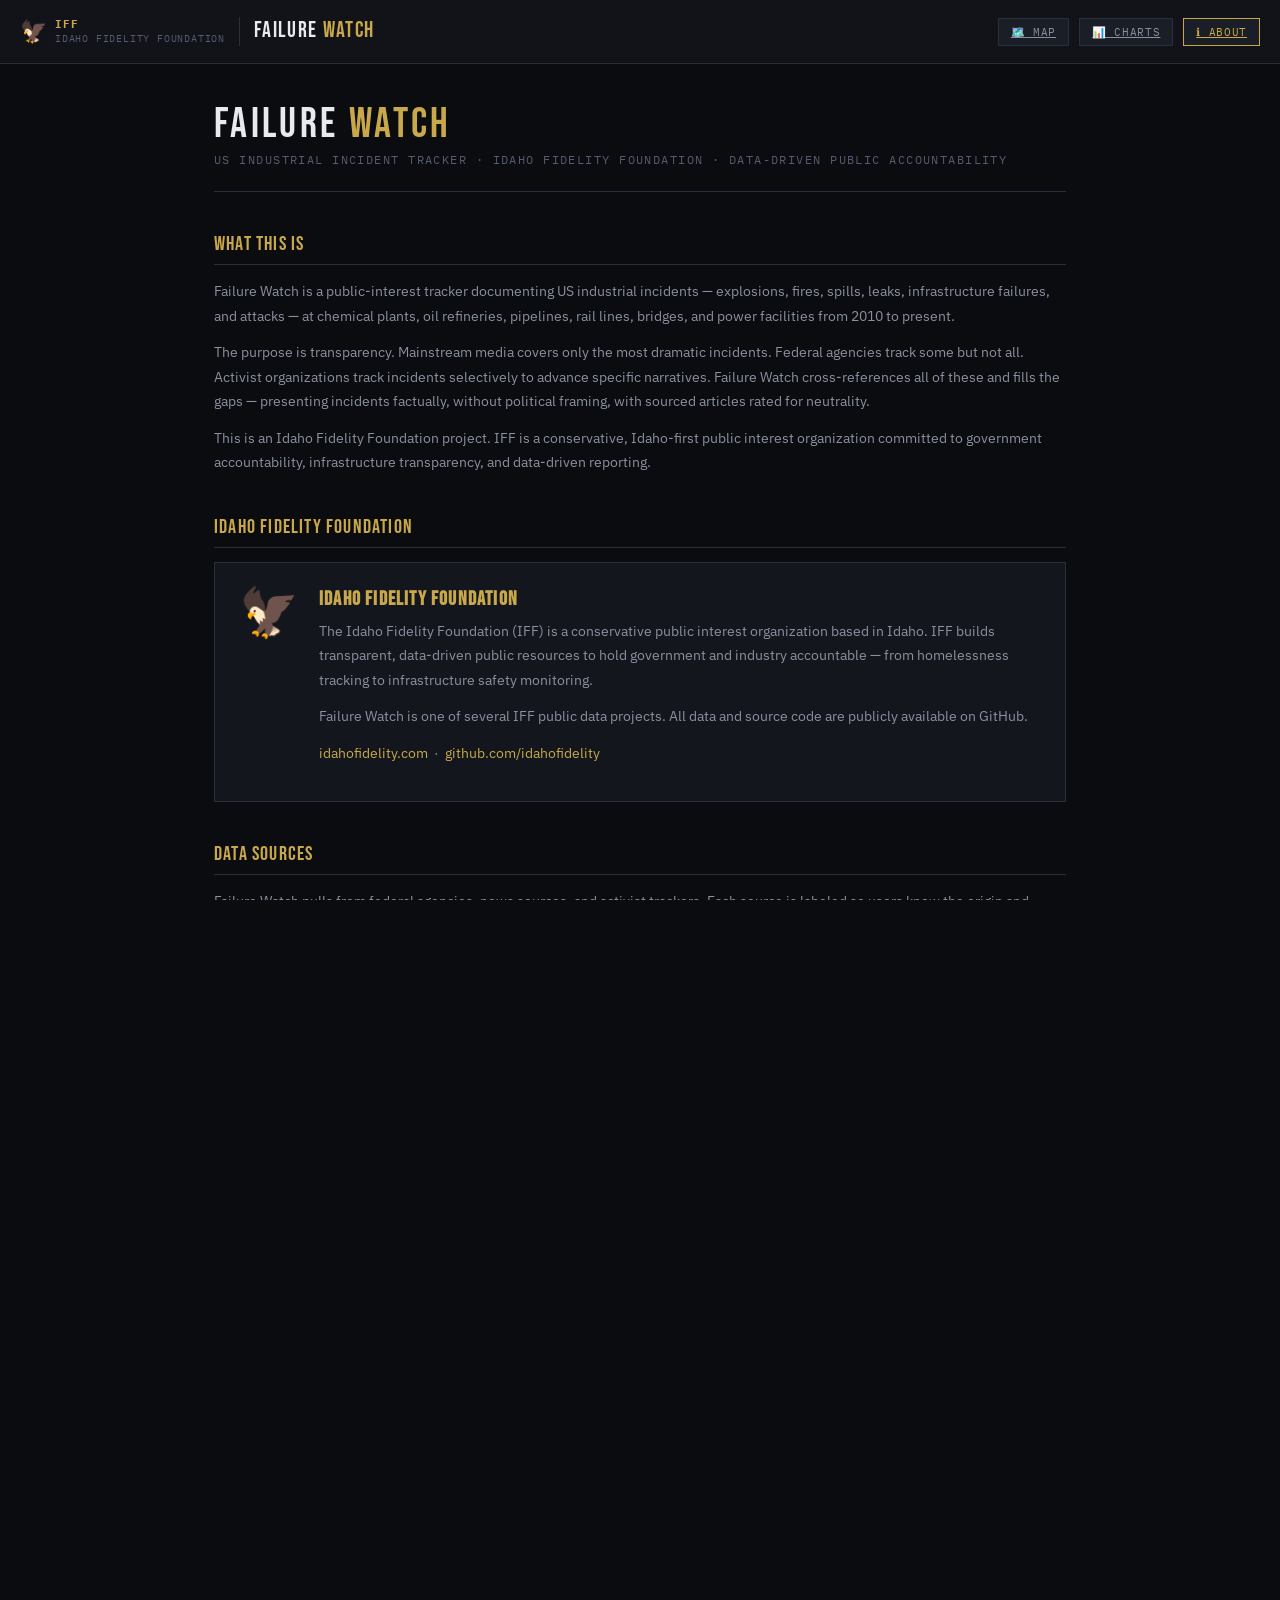
==== about.html @ c965443d "news feed page, fix header links" ====
<!DOCTYPE html>
<html lang="en">
<head>
  <meta charset="UTF-8" />
  <meta name="viewport" content="width=device-width, initial-scale=1.0" />
  <title>About | Failure Watch | Idaho Fidelity Foundation</title>
  <link rel="stylesheet" href="css/style.css" />
  <style>
    body { overflow: auto; }

    #about-app {
      position: relative;
      top: var(--header-height);
      min-height: calc(100vh - var(--header-height));
      max-width: 900px;
      margin: 0 auto;
      padding: 40px 24px 60px;
    }

    .about-title {
      font-family: var(--font-display);
      font-size: 42px;
      letter-spacing: 0.08em;
      color: var(--text-primary);
      line-height: 1;
      margin-bottom: 6px;
    }

    .about-title span { color: var(--accent-gold); }

    .about-tagline {
      font-family: var(--font-mono);
      font-size: 12px;
      color: var(--text-muted);
      text-transform: uppercase;
      letter-spacing: 0.12em;
      margin-bottom: 40px;
      padding-bottom: 24px;
      border-bottom: 1px solid var(--border);
    }

    .about-section {
      margin-bottom: 40px;
    }

    .about-section-title {
      font-family: var(--font-display);
      font-size: 20px;
      letter-spacing: 0.06em;
      color: var(--accent-gold);
      margin-bottom: 14px;
      padding-bottom: 8px;
      border-bottom: 1px solid var(--border);
    }

    .about-section p {
      font-size: 14px;
      color: var(--text-secondary);
      line-height: 1.75;
      margin-bottom: 12px;
    }

    .about-section p a {
      color: var(--accent-gold);
      text-decoration: none;
    }

    .about-section p a:hover {
      text-decoration: underline;
    }

    .source-grid {
      display: grid;
      grid-template-columns: repeat(auto-fit, minmax(260px, 1fr));
      gap: 12px;
      margin-top: 14px;
    }

    .source-card {
      background: var(--bg-panel);
      border: 1px solid var(--border);
      padding: 14px 16px;
    }

    .source-name {
      font-family: var(--font-mono);
      font-size: 12px;
      font-weight: 600;
      color: var(--text-primary);
      margin-bottom: 4px;
      display: flex;
      align-items: center;
      gap: 8px;
    }

    .source-badge {
      font-size: 9px;
      padding: 2px 6px;
      border: 1px solid;
      text-transform: uppercase;
      letter-spacing: 0.06em;
    }

    .source-badge.federal { border-color: #00c896; color: #00c896; }
    .source-badge.news    { border-color: #4a9eff; color: #4a9eff; }
    .source-badge.activist { border-color: #ff8c00; color: #ff8c00; }
    .source-badge.legal   { border-color: #a78bfa; color: #a78bfa; }
    .source-badge.financial { border-color: var(--accent-gold); color: var(--accent-gold); }

    .source-desc {
      font-size: 12px;
      color: var(--text-muted);
      line-height: 1.5;
    }

    .source-url {
      font-family: var(--font-mono);
      font-size: 10px;
      color: var(--text-muted);
      margin-top: 6px;
      display: block;
    }

    .source-url a {
      color: var(--accent-gold);
      text-decoration: none;
    }

    .methodology-table {
      width: 100%;
      border-collapse: collapse;
      font-family: var(--font-mono);
      font-size: 11px;
      margin-top: 14px;
    }

    .methodology-table th {
      text-align: left;
      padding: 8px 12px;
      border-bottom: 1px solid var(--border);
      color: var(--text-muted);
      text-transform: uppercase;
      letter-spacing: 0.08em;
      background: var(--bg-card);
    }

    .methodology-table td {
      padding: 8px 12px;
      border-bottom: 1px solid var(--border);
      color: var(--text-secondary);
      vertical-align: top;
    }

    .methodology-table tr:hover td { background: var(--bg-card); }

    .cause-dot {
      display: inline-block;
      width: 10px;
      height: 10px;
      border-radius: 50%;
      margin-right: 6px;
      vertical-align: middle;
    }

    .disclaimer-box {
      background: var(--bg-panel);
      border: 1px solid var(--border);
      border-left: 3px solid var(--accent-gold);
      padding: 16px 20px;
      margin-top: 14px;
    }

    .disclaimer-box p {
      margin-bottom: 0 !important;
      font-size: 13px !important;
    }

    .iff-about-block {
      background: var(--bg-panel);
      border: 1px solid var(--border);
      padding: 24px;
      display: flex;
      gap: 20px;
      align-items: flex-start;
      margin-top: 14px;
    }

    .iff-eagle-large { font-size: 48px; line-height: 1; flex-shrink: 0; }

    .iff-about-text h3 {
      font-family: var(--font-display);
      font-size: 20px;
      letter-spacing: 0.06em;
      color: var(--accent-gold);
      margin-bottom: 8px;
    }

    .update-timeline {
      display: flex;
      flex-direction: column;
      gap: 8px;
      margin-top: 14px;
    }

    .update-step {
      display: flex;
      gap: 12px;
      align-items: flex-start;
    }

    .update-step-num {
      font-family: var(--font-mono);
      font-size: 11px;
      color: var(--accent-gold);
      background: var(--bg-card);
      border: 1px solid var(--border);
      padding: 2px 8px;
      flex-shrink: 0;
      margin-top: 2px;
    }

    .update-step-text {
      font-size: 13px;
      color: var(--text-secondary);
      line-height: 1.5;
    }

    @media (max-width: 700px) {
      #about-app { padding: 20px 14px 60px; }
      .about-title { font-size: 28px; }
      .source-grid { grid-template-columns: 1fr; }
      .iff-about-block { flex-direction: column; }
    }
  </style>
</head>
<body>

<header id="header">
  <div id="header-left">
    <a id="iff-badge" href="https://idahofidelity.com" target="_blank" rel="noopener">
      <span class="iff-eagle">🦅</span>
      <div class="iff-text"><strong>IFF</strong>Idaho Fidelity Foundation</div>
    </a>
    <div id="site-title">FAILURE <span>WATCH</span></div>
  </div>
  <div id="header-right">
    <a href="index.html" class="header-btn">🗺️ Map</a>
    <a href="charts.html" class="header-btn">📊 Charts</a>
    <a href="about.html" class="header-btn" style="border-color:var(--accent-gold);color:var(--accent-gold)">ℹ About</a>
  </div>
</header>

<div id="about-app">

  <div class="about-title">FAILURE <span>WATCH</span></div>
  <div class="about-tagline">US Industrial Incident Tracker · Idaho Fidelity Foundation · Data-Driven Public Accountability</div>

  <!-- What This Is -->
  <div class="about-section">
    <div class="about-section-title">WHAT THIS IS</div>
    <p>Failure Watch is a public-interest tracker documenting US industrial incidents — explosions, fires, spills, leaks, infrastructure failures, and attacks — at chemical plants, oil refineries, pipelines, rail lines, bridges, and power facilities from 2010 to present.</p>
    <p>The purpose is transparency. Mainstream media covers only the most dramatic incidents. Federal agencies track some but not all. Activist organizations track incidents selectively to advance specific narratives. Failure Watch cross-references all of these and fills the gaps — presenting incidents factually, without political framing, with sourced articles rated for neutrality.</p>
    <p>This is an Idaho Fidelity Foundation project. IFF is a conservative, Idaho-first public interest organization committed to government accountability, infrastructure transparency, and data-driven reporting.</p>
  </div>

  <!-- About IFF -->
  <div class="about-section">
    <div class="about-section-title">IDAHO FIDELITY FOUNDATION</div>
    <div class="iff-about-block">
      <div class="iff-eagle-large">🦅</div>
      <div class="iff-about-text">
        <h3>Idaho Fidelity Foundation</h3>
        <p>The Idaho Fidelity Foundation (IFF) is a conservative public interest organization based in Idaho. IFF builds transparent, data-driven public resources to hold government and industry accountable — from homelessness tracking to infrastructure safety monitoring.</p>
        <p>Failure Watch is one of several IFF public data projects. All data and source code are publicly available on GitHub.</p>
        <p style="margin-top:10px">
          <a href="https://idahofidelity.com" target="_blank" rel="noopener">idahofidelity.com</a> &nbsp;·&nbsp;
          <a href="https://github.com/idahofidelity" target="_blank" rel="noopener">github.com/idahofidelity</a>
        </p>
      </div>
    </div>
  </div>

  <!-- Data Sources -->
  <div class="about-section">
    <div class="about-section-title">DATA SOURCES</div>
    <p>Failure Watch pulls from federal agencies, news sources, and activist trackers. Each source is labeled so users know the origin and potential framing of data.</p>

    <div class="source-grid">

      <div class="source-card">
        <div class="source-name">CSB — Chemical Safety Board <span class="source-badge federal">Federal</span></div>
        <div class="source-desc">Independent federal agency that investigates chemical accidents. Most authoritative source for cause determinations. Investigations are thorough, slow, and politically neutral.</div>
        <span class="source-url"><a href="https://csb.gov" target="_blank" rel="noopener">csb.gov</a></span>
      </div>

      <div class="source-card">
        <div class="source-name">PHMSA — Pipeline Safety <span class="source-badge federal">Federal</span></div>
        <div class="source-desc">DOT agency tracking pipeline incidents, corrective action orders, and inspection records. Most comprehensive pipeline safety database in the US.</div>
        <span class="source-url"><a href="https://phmsa.dot.gov" target="_blank" rel="noopener">phmsa.dot.gov</a></span>
      </div>

      <div class="source-card">
        <div class="source-name">EPA RMP — Risk Management <span class="source-badge federal">Federal</span></div>
        <div class="source-desc">EPA's Risk Management Plan database. Facilities storing hazardous chemicals above threshold quantities must file. Includes accident history and emergency response plans.</div>
        <span class="source-url"><a href="https://epa.gov/rmp" target="_blank" rel="noopener">epa.gov/rmp</a></span>
      </div>

      <div class="source-card">
        <div class="source-name">NTSB — Transportation Safety <span class="source-badge federal">Federal</span></div>
        <div class="source-desc">Investigates rail and pipeline transportation accidents. Authoritative for rail tanker derailments and pipeline incidents involving transportation.</div>
        <span class="source-url"><a href="https://ntsb.gov" target="_blank" rel="noopener">ntsb.gov</a></span>
      </div>

      <div class="source-card">
        <div class="source-name">NRC — Nuclear Regulatory Commission <span class="source-badge federal">Federal</span></div>
        <div class="source-desc">Event notifications and inspection findings for all US nuclear facilities. Tracks unusual events, radiation releases, and license violations.</div>
        <span class="source-url"><a href="https://nrc.gov" target="_blank" rel="noopener">nrc.gov</a></span>
      </div>

      <div class="source-card">
        <div class="source-name">OSHA — Workplace Safety <span class="source-badge federal">Federal</span></div>
        <div class="source-desc">Inspection records, citations, and severe violator program data for chemical and industrial facilities. Public via OSHA data portal.</div>
        <span class="source-url"><a href="https://osha.gov" target="_blank" rel="noopener">osha.gov</a></span>
      </div>

      <div class="source-card">
        <div class="source-name">EIA — Energy Information Administration <span class="source-badge federal">Federal</span></div>
        <div class="source-desc">Refinery age, capacity, and operational data. Used to identify aging facilities approaching industry failure thresholds.</div>
        <span class="source-url"><a href="https://eia.gov" target="_blank" rel="noopener">eia.gov</a></span>
      </div>

      <div class="source-card">
        <div class="source-name">Google News RSS <span class="source-badge news">News</span></div>
        <div class="source-desc">Wide-net news scraper pulling from thousands of local and national sources using industrial incident trigger keywords. Catches incidents missed by federal databases.</div>
        <span class="source-url"><a href="https://news.google.com" target="_blank" rel="noopener">news.google.com</a></span>
      </div>

      <div class="source-card">
        <div class="source-name">SpillTracker.org <span class="source-badge activist">Cross-Ref Only</span></div>
        <div class="source-desc">Bloomberg-funded environmental activist tracker. Used for cross-reference only. Known for left-leaning framing and selective incident coverage. Listed on pins where applicable so users can compare coverage.</div>
        <span class="source-url"><a href="https://spilltracker.org" target="_blank" rel="noopener">spilltracker.org</a></span>
      </div>

      <div class="source-card">
        <div class="source-name">Coalition to Prevent Chemical Disasters <span class="source-badge activist">Cross-Ref Only</span></div>
        <div class="source-desc">Environmental NGO tracker. Used for cross-reference only. Environmental advocacy framing. Listed on pins where applicable.</div>
        <span class="source-url"><a href="https://chemicaldisasters.org" target="_blank" rel="noopener">chemicaldisasters.org</a></span>
      </div>

    </div>
  </div>

  <!-- News Article Sourcing -->
  <div class="about-section">
    <div class="about-section-title">NEWS ARTICLE SOURCING & BIAS RATING</div>
    <p>Each incident pin links to up to 5 news articles. Articles are pulled from GNews (which indexes 80,000+ sources including local papers) and rated for neutrality by AI before display.</p>
    <p>Rating scale:</p>
    <table class="methodology-table">
      <thead>
        <tr><th>Rating</th><th>What It Means</th><th>Typical Sources</th></tr>
      </thead>
      <tbody>
        <tr><td style="color:#00c896">✓ Neutral</td><td>Factual reporting, minimal framing</td><td>AP, Reuters, NPR, local TV affiliates, government agencies</td></tr>
        <tr><td style="color:#ffd93d">~ Slight</td><td>Minor framing present but informative</td><td>Regional newspapers, trade publications</td></tr>
        <tr><td style="color:#ff6b35">⚠ Biased</td><td>Significant advocacy framing</td><td>Activist org sites, heavily partisan outlets</td></tr>
        <tr><td style="color:var(--text-muted)">— Unscored</td><td>Not yet rated</td><td>Recently added articles</td></tr>
      </tbody>
    </table>
    <p style="margin-top:12px">Neutral-rated articles are shown first. Fallback articles (pre-researched by IFF staff) are used when live search returns no results.</p>
  </div>

  <!-- Map Legend / Methodology -->
  <div class="about-section">
    <div class="about-section-title">MAP METHODOLOGY</div>
    <table class="methodology-table">
      <thead>
        <tr><th>Visual Element</th><th>Meaning</th></tr>
      </thead>
      <tbody>
        <tr><td>Pin Color</td><td>Cause: <span class="cause-dot" style="background:#4a9eff"></span>Accidental &nbsp; <span class="cause-dot" style="background:#ff3b3b"></span>Intentional &nbsp; <span class="cause-dot" style="background:#ff8c00"></span>Under Investigation &nbsp; <span class="cause-dot" style="background:#00c896"></span>Natural Cause &nbsp; <span class="cause-dot" style="background:#a78bfa"></span>Unknown</td></tr>
        <tr><td>Pin Shape</td><td>Facility type: ■ Refinery &nbsp; ◆ Chemical Plant &nbsp; ▲ Pipeline &nbsp; ⬠ Rail &nbsp; ⬡ Storage &nbsp; ★ Water &nbsp; ✚ Bridge &nbsp; ⚡ Power/Grid</td></tr>
        <tr><td>Pin Size</td><td>Severity: Large = Catastrophic &nbsp; Medium = Major &nbsp; Small = Moderate</td></tr>
        <tr><td>⚡ Lightning bolt (at-risk layer)</td><td>Facility flagged for aging, inspection failure, violations, or planned repairs — no confirmed incident required</td></tr>
        <tr><td>Faded/dashed lightning</td><td>Aging watch (30-35 years old)</td></tr>
        <tr><td>Solid orange lightning</td><td>Aging moderate (35-50 years old)</td></tr>
        <tr><td>Solid red lightning</td><td>Critical age (50+ years) or active violations</td></tr>
      </tbody>
    </table>
  </div>

  <!-- At-Risk Facilities -->
  <div class="about-section">
    <div class="about-section-title">AT-RISK FACILITIES LAYER</div>
    <p>The at-risk layer shows facilities that have NOT necessarily had an incident but are flagged based on federal criteria:</p>
    <p><strong style="color:var(--text-primary)">Age thresholds</strong> — Industry standard design life is 30-50 years for most process equipment. The American Petroleum Institute (API), ASME, and PHMSA all publish standards on inspection intervals and expected service life. Facilities approaching or exceeding these thresholds are flagged.</p>
    <p><strong style="color:var(--text-primary)">Inspection failures</strong> — OSHA citations, PHMSA corrective action orders, EPA enforcement actions, and NRC violation notices are all public record. Facilities with active orders are flagged.</p>
    <p><strong style="color:var(--text-primary)">Planned repairs</strong> — SEC 10-K and 10-Q filings by public companies disclose mandatory repair and upgrade programs. These are included where available.</p>
    <div class="disclaimer-box">
      <p>⚠ Presence on the at-risk layer does not mean a facility is unsafe or will fail. It means it meets criteria that federal standards identify as warranting heightened scrutiny. All facilities on this layer are operating legally.</p>
    </div>
  </div>

  <!-- Update Schedule -->
  <div class="about-section">
    <div class="about-section-title">HOW DATA IS UPDATED</div>
    <div class="update-timeline">
      <div class="update-step">
        <span class="update-step-num">WEEKLY</span>
        <div class="update-step-text">Automated scraper runs every Sunday night. Pulls from CSB, PHMSA, NRC, EPA ECHO, OSHA, and Google News RSS across 14 trigger keyword queries. New incidents are automatically committed to GitHub and appear on the map within minutes.</div>
      </div>
      <div class="update-step">
        <span class="update-step-num">MANUAL</span>
        <div class="update-step-text">IFF staff manually review and add major incidents that require more detailed research — cause determination, financial figures, and cross-referencing against federal agency databases.</div>
      </div>
      <div class="update-step">
        <span class="update-step-num">FINANCIAL</span>
        <div class="update-step-text">Damage and cleanup cost figures are added only when confirmed by federal agency reports, court records, or company filings. Estimated figures are clearly labeled. All amounts shown in both as-reported and 2025 inflation-adjusted dollars.</div>
      </div>
    </div>
  </div>

  <!-- Coverage Gap Disclosure -->
  <div class="about-section">
    <div class="about-section-title">COVERAGE GAP DISCLOSURE</div>
    <p>No single database captures all US industrial incidents. Failure Watch is more comprehensive than any single federal or activist source but is not exhaustive. Known limitations:</p>
    <p>• Small incidents with no injuries, no evacuation, and no media coverage often go unreported in all databases. PHMSA and OSHA require reporting above certain thresholds — below-threshold incidents may not be captured.</p>
    <p>• State-level incidents (regulated by state agencies rather than federal) vary significantly in reporting quality by state.</p>
    <p>• The at-risk facility layer is limited to facilities with public federal data. Private companies with no EPA RMP filing, no SEC disclosure, and no PHMSA records may be absent.</p>
    <p>• Historical data (2010-2018) relies more heavily on news sources and Wikipedia than the more recent data, which has fuller federal agency cross-referencing.</p>
    <p>To report an incident or data error, contact IFF at <a href="mailto:info@idahofidelity.com">info@idahofidelity.com</a>.</p>
  </div>

  <!-- Open Source -->
  <div class="about-section">
    <div class="about-section-title">OPEN SOURCE</div>
    <p>All source code for Failure Watch is publicly available on GitHub under the Idaho Fidelity Foundation organization. The data files, scraper, and front-end code are all open for inspection and reuse.</p>
    <p><a href="https://github.com/idahofidelity/incident-tracker" target="_blank" rel="noopener">github.com/idahofidelity/incident-tracker</a></p>
  </div>

</div>

</body>
</html>
---- css/style.css ----
/* ============================================================
   US INDUSTRIAL INCIDENT TRACKER — STYLES
   Idaho Fidelity Foundation
   Dark industrial / utilitarian aesthetic
   ============================================================ */

@import url('https://fonts.googleapis.com/css2?family=Bebas+Neue&family=IBM+Plex+Mono:wght@400;500;600&family=IBM+Plex+Sans:wght@300;400;500;600&display=swap');

:root {
  --bg-primary: #0a0c0f;
  --bg-secondary: #111318;
  --bg-panel: #13161c;
  --bg-card: #1a1e26;
  --bg-card-hover: #1f2430;

  --border: #2a2f3d;
  --border-light: #333a4d;

  --text-primary: #e8eaf0;
  --text-secondary: #8b90a0;
  --text-muted: #555c70;
  --text-accent: #c8a84b;

  --accent-gold: #c8a84b;
  --accent-gold-dim: #7a6128;

  /* Cause colors */
  --cause-accidental: #4a9eff;
  --cause-intentional: #ff3b3b;
  --cause-investigation: #ff8c00;
  --cause-natural: #00c896;
  --cause-unknown: #a78bfa;

  /* Severity */
  --sev-catastrophic: #ff1a1a;
  --sev-major: #ff6b35;
  --sev-moderate: #ffd93d;

  --header-height: 64px;
  --sidebar-width: 340px;
  --font-display: 'Bebas Neue', sans-serif;
  --font-mono: 'IBM Plex Mono', monospace;
  --font-body: 'IBM Plex Sans', sans-serif;
}

*, *::before, *::after { box-sizing: border-box; margin: 0; padding: 0; }

html, body {
  height: 100%;
  overflow: hidden;
  background: var(--bg-primary);
  color: var(--text-primary);
  font-family: var(--font-body);
  font-size: 14px;
}

/* ── HEADER ─────────────────────────────────────────────── */
#header {
  position: fixed;
  top: 0; left: 0; right: 0;
  height: var(--header-height);
  background: var(--bg-secondary);
  border-bottom: 1px solid var(--border);
  display: flex;
  align-items: center;
  justify-content: space-between;
  padding: 0 20px;
  z-index: 1000;
}

#header-left {
  display: flex;
  align-items: center;
  gap: 14px;
}

#iff-badge {
  display: flex;
  align-items: center;
  gap: 8px;
  text-decoration: none;
  border-right: 1px solid var(--border);
  padding-right: 14px;
}

#iff-badge .iff-eagle {
  font-size: 22px;
  line-height: 1;
}

#iff-badge .iff-text {
  font-family: var(--font-mono);
  font-size: 10px;
  color: var(--text-muted);
  text-transform: uppercase;
  letter-spacing: 0.08em;
  line-height: 1.4;
}

#iff-badge .iff-text strong {
  display: block;
  color: var(--accent-gold);
  font-size: 11px;
}

#site-title {
  font-family: var(--font-display);
  font-size: 22px;
  letter-spacing: 0.06em;
  color: var(--text-primary);
  line-height: 1;
}

#site-title span {
  color: var(--accent-gold);
}

#header-stats {
  display: flex;
  gap: 20px;
  align-items: center;
}

.hstat {
  text-align: center;
}

.hstat-val {
  font-family: var(--font-mono);
  font-size: 18px;
  font-weight: 600;
  color: var(--accent-gold);
  line-height: 1;
}

.hstat-label {
  font-size: 10px;
  color: var(--text-muted);
  text-transform: uppercase;
  letter-spacing: 0.08em;
}

#header-right {
  display: flex;
  align-items: center;
  gap: 10px;
}

.header-btn {
  background: var(--bg-card);
  border: 1px solid var(--border);
  color: var(--text-secondary);
  font-family: var(--font-mono);
  font-size: 11px;
  padding: 6px 12px;
  cursor: pointer;
  text-transform: uppercase;
  letter-spacing: 0.06em;
  transition: all 0.15s;
}

.header-btn:hover {
  background: var(--bg-card-hover);
  border-color: var(--accent-gold);
  color: var(--accent-gold);
}

/* ── LAYOUT ─────────────────────────────────────────────── */
#app {
  position: fixed;
  top: var(--header-height);
  left: 0; right: 0; bottom: 0;
  display: flex;
}

/* ── SIDEBAR ─────────────────────────────────────────────── */
#sidebar {
  width: var(--sidebar-width);
  background: var(--bg-panel);
  border-right: 1px solid var(--border);
  display: flex;
  flex-direction: column;
  overflow: hidden;
  height: 100%;
  flex-shrink: 0;
  z-index: 500;
}

#sidebar-filters {
  padding: 14px;
  border-bottom: 1px solid var(--border);
  overflow-y: scroll;
  -webkit-overflow-scrolling: touch;
  flex: 0 0 auto;
  height: 50vh;
  min-height: 0;
  scrollbar-width: thin;
  scrollbar-color: var(--border-light) var(--bg-panel);
}

#sidebar-filters::-webkit-scrollbar { width: 9px; }
#sidebar-filters::-webkit-scrollbar-track { background: var(--bg-panel); }
#sidebar-filters::-webkit-scrollbar-thumb { background: #4a5270; border-radius: 3px; }
#sidebar-filters::-webkit-scrollbar-thumb:hover { background: var(--accent-gold); }

.filter-section {
  margin-bottom: 14px;
}

.filter-title {
  font-family: var(--font-mono);
  font-size: 10px;
  color: var(--text-muted);
  text-transform: uppercase;
  letter-spacing: 0.1em;
  margin-bottom: 7px;
  display: flex;
  align-items: center;
  gap: 6px;
}

.filter-title::after {
  content: '';
  flex: 1;
  height: 1px;
  background: var(--border);
}

/* Search */
#search-input {
  width: 100%;
  background: var(--bg-card);
  border: 1px solid var(--border);
  color: var(--text-primary);
  font-family: var(--font-mono);
  font-size: 12px;
  padding: 7px 10px;
  outline: none;
  transition: border-color 0.15s;
}

#search-input:focus { border-color: var(--accent-gold); }
#search-input::placeholder { color: var(--text-muted); }

/* Year range */
.year-range-row {
  display: flex;
  gap: 6px;
  align-items: center;
}

.year-select {
  flex: 1;
  background: var(--bg-card);
  border: 1px solid var(--border);
  color: var(--text-primary);
  font-family: var(--font-mono);
  font-size: 12px;
  padding: 6px 8px;
  outline: none;
  cursor: pointer;
}

.year-select:focus { border-color: var(--accent-gold); }

/* Filter toggles */
.filter-toggles {
  display: flex;
  flex-wrap: wrap;
  gap: 5px;
}

.ftoggle {
  display: flex;
  align-items: center;
  gap: 5px;
  background: var(--bg-card);
  border: 1px solid var(--border);
  padding: 5px 9px;
  cursor: pointer;
  font-family: var(--font-mono);
  font-size: 11px;
  color: var(--text-secondary);
  transition: all 0.15s;
  user-select: none;
  white-space: nowrap;
}

.ftoggle.active {
  border-color: var(--filter-color, var(--accent-gold));
  color: var(--filter-color, var(--accent-gold));
  background: var(--bg-card-hover);
}

.ftoggle .dot {
  width: 8px;
  height: 8px;
  border-radius: 50%;
  background: var(--filter-color, var(--text-muted));
  flex-shrink: 0;
}

/* Facility toggles */
.facility-toggles {
  display: flex;
  flex-direction: column;
  gap: 4px;
}

.fac-toggle {
  display: flex;
  align-items: center;
  gap: 8px;
  padding: 6px 9px;
  background: var(--bg-card);
  border: 1px solid var(--border);
  cursor: pointer;
  font-family: var(--font-mono);
  font-size: 11px;
  color: var(--text-secondary);
  transition: all 0.15s;
  user-select: none;
}

.fac-toggle.active {
  border-color: var(--accent-gold);
  color: var(--text-primary);
  background: var(--bg-card-hover);
}

.fac-icon { font-size: 14px; width: 18px; text-align: center; }
.fac-count {
  margin-left: auto;
  font-size: 10px;
  color: var(--text-muted);
  background: var(--bg-primary);
  padding: 1px 5px;
}

/* Cross-ref filter */
.xref-toggles {
  display: flex;
  gap: 5px;
  flex-wrap: wrap;
}

.xref-btn {
  font-family: var(--font-mono);
  font-size: 10px;
  padding: 4px 8px;
  border: 1px solid var(--border);
  background: var(--bg-card);
  color: var(--text-muted);
  cursor: pointer;
  transition: all 0.15s;
  text-transform: uppercase;
  letter-spacing: 0.06em;
}

.xref-btn.active {
  border-color: var(--accent-gold-dim);
  color: var(--accent-gold);
  background: var(--bg-card-hover);
}

/* Incident list */
#incident-list-header {
  padding: 10px 14px;
  border-bottom: 1px solid var(--border);
  display: flex;
  align-items: center;
  justify-content: space-between;
  flex-shrink: 0;
}

#incident-count-label {
  font-family: var(--font-mono);
  font-size: 11px;
  color: var(--text-muted);
}

#incident-count-label span {
  color: var(--accent-gold);
  font-weight: 600;
}

#sort-select {
  background: var(--bg-card);
  border: 1px solid var(--border);
  color: var(--text-secondary);
  font-family: var(--font-mono);
  font-size: 10px;
  padding: 3px 6px;
  outline: none;
  cursor: pointer;
}

#incident-list {
  flex: 1 1 0;
  overflow-y: scroll;
  -webkit-overflow-scrolling: touch;
  min-height: 0;
  scrollbar-width: thin;
  scrollbar-color: var(--border-light) var(--bg-panel);
}

#incident-list::-webkit-scrollbar { width: 9px; }
#incident-list::-webkit-scrollbar-track { background: var(--bg-panel); }
#incident-list::-webkit-scrollbar-thumb { background: #4a5270; border-radius: 3px; }
#incident-list::-webkit-scrollbar-thumb:hover { background: var(--accent-gold); }
#incident-list::-webkit-scrollbar-thumb:hover { background: var(--border-light); }

.incident-card {
  padding: 12px 14px;
  border-bottom: 1px solid var(--border);
  cursor: pointer;
  transition: background 0.1s;
  position: relative;
}

.incident-card:hover { background: var(--bg-card); }
.incident-card.selected { background: var(--bg-card-hover); }

.incident-card::before {
  content: '';
  position: absolute;
  left: 0; top: 0; bottom: 0;
  width: 3px;
  background: var(--cause-color, var(--border));
}

.ic-top {
  display: flex;
  align-items: flex-start;
  justify-content: space-between;
  gap: 8px;
  margin-bottom: 4px;
}

.ic-name {
  font-size: 12px;
  font-weight: 500;
  color: var(--text-primary);
  line-height: 1.35;
  flex: 1;
}

.ic-date {
  font-family: var(--font-mono);
  font-size: 10px;
  color: var(--text-muted);
  white-space: nowrap;
  flex-shrink: 0;
}

.ic-meta {
  display: flex;
  gap: 6px;
  flex-wrap: wrap;
  margin-bottom: 4px;
}

.ic-tag {
  font-family: var(--font-mono);
  font-size: 9px;
  padding: 2px 6px;
  border: 1px solid;
  text-transform: uppercase;
  letter-spacing: 0.05em;
}

.ic-tag.cause { border-color: var(--cause-color); color: var(--cause-color); }
.ic-tag.facility { border-color: var(--border); color: var(--text-muted); }
.ic-tag.severity { border-color: var(--sev-color, var(--border)); color: var(--sev-color, var(--text-muted)); }

.ic-location {
  font-family: var(--font-mono);
  font-size: 10px;
  color: var(--text-muted);
}

.ic-crossref {
  display: flex;
  gap: 4px;
  margin-top: 5px;
}

.xref-tag {
  font-family: var(--font-mono);
  font-size: 9px;
  padding: 1px 5px;
  background: var(--bg-primary);
  border: 1px solid var(--border);
  color: var(--text-muted);
}

/* ── MAP ─────────────────────────────────────────────────── */
#map-container {
  flex: 1;
  position: relative;
}

#map { width: 100%; height: 100%; }

/* ── DETAIL PANEL ────────────────────────────────────────── */
#detail-panel {
  position: absolute;
  top: 14px;
  right: 14px;
  width: 380px;
  height: calc(100vh - var(--header-height) - 28px);
  background: var(--bg-panel);
  border: 1px solid var(--border);
  display: none;
  flex-direction: column;
  z-index: 600;
  overflow: hidden;
  box-shadow: -4px 0 24px rgba(0,0,0,0.4);
}

#detail-panel.open { display: flex; }

#dp-header {
  padding: 14px 16px;
  border-bottom: 1px solid var(--border);
  display: flex;
  align-items: flex-start;
  justify-content: space-between;
  gap: 10px;
  flex-shrink: 0;
}

#dp-title {
  font-family: var(--font-display);
  font-size: 18px;
  letter-spacing: 0.04em;
  line-height: 1.2;
  flex: 1;
}

#dp-close {
  background: none;
  border: 1px solid var(--border);
  color: var(--text-muted);
  cursor: pointer;
  padding: 4px 8px;
  font-family: var(--font-mono);
  font-size: 12px;
  flex-shrink: 0;
  transition: all 0.15s;
}

#dp-close:hover { border-color: var(--text-primary); color: var(--text-primary); }

#dp-body {
  overflow-y: scroll;
  -webkit-overflow-scrolling: touch;
  flex: 1;
  min-height: 0;
  padding: 14px 16px;
  scrollbar-width: thin;
  scrollbar-color: #4a5270 var(--bg-panel);
}

#dp-body::-webkit-scrollbar { width: 9px; }
#dp-body::-webkit-scrollbar-track { background: var(--bg-panel); }
#dp-body::-webkit-scrollbar-thumb { background: #4a5270; border-radius: 3px; }
#dp-body::-webkit-scrollbar-thumb:hover { background: var(--accent-gold); }

.dp-row {
  display: flex;
  gap: 10px;
  margin-bottom: 10px;
  flex-wrap: wrap;
}

.dp-badge {
  font-family: var(--font-mono);
  font-size: 10px;
  padding: 3px 9px;
  border: 1px solid;
  text-transform: uppercase;
  letter-spacing: 0.06em;
}

.dp-section-title {
  font-family: var(--font-mono);
  font-size: 10px;
  color: var(--text-muted);
  text-transform: uppercase;
  letter-spacing: 0.1em;
  margin-bottom: 8px;
  margin-top: 14px;
  padding-bottom: 5px;
  border-bottom: 1px solid var(--border);
}

.dp-desc {
  font-size: 13px;
  color: var(--text-secondary);
  line-height: 1.6;
}

.dp-stat-grid {
  display: grid;
  grid-template-columns: 1fr 1fr 1fr;
  gap: 8px;
  margin-bottom: 10px;
}

.dp-stat {
  background: var(--bg-card);
  padding: 8px;
  text-align: center;
}

.dp-stat-val {
  font-family: var(--font-mono);
  font-size: 18px;
  font-weight: 600;
  color: var(--text-primary);
  line-height: 1;
}

.dp-stat-val.fatal { color: var(--cause-intentional); }
.dp-stat-val.injured { color: var(--sev-major); }

.dp-stat-label {
  font-size: 9px;
  color: var(--text-muted);
  text-transform: uppercase;
  letter-spacing: 0.06em;
  margin-top: 3px;
}

.dp-crossref {
  display: flex;
  gap: 8px;
  flex-wrap: wrap;
  margin-bottom: 10px;
}

.dp-xref-item {
  font-family: var(--font-mono);
  font-size: 10px;
  padding: 3px 8px;
  border: 1px solid var(--border);
  color: var(--text-muted);
}

.dp-xref-item.tracked {
  border-color: var(--accent-gold-dim);
  color: var(--accent-gold);
}

/* Articles */
.article-list { display: flex; flex-direction: column; gap: 8px; }

.article-card {
  background: var(--bg-card);
  border: 1px solid var(--border);
  padding: 10px 12px;
  transition: border-color 0.15s;
}

.article-card:hover { border-color: var(--border-light); }

.article-source {
  font-family: var(--font-mono);
  font-size: 9px;
  color: var(--accent-gold);
  text-transform: uppercase;
  letter-spacing: 0.08em;
  margin-bottom: 4px;
  display: flex;
  align-items: center;
  justify-content: space-between;
}

.article-bias-score {
  font-size: 9px;
  color: var(--text-muted);
}

.article-bias-score.neutral { color: #00c896; }
.article-bias-score.slight { color: #ffd93d; }

.article-title {
  font-size: 12px;
  color: var(--text-primary);
  line-height: 1.4;
  margin-bottom: 4px;
}

.article-title a {
  color: inherit;
  text-decoration: none;
  transition: color 0.15s;
}

.article-title a:hover { color: var(--accent-gold); }

.article-date {
  font-family: var(--font-mono);
  font-size: 10px;
  color: var(--text-muted);
}

.article-loading {
  text-align: center;
  padding: 20px;
  font-family: var(--font-mono);
  font-size: 11px;
  color: var(--text-muted);
}

.article-loading .spinner {
  display: inline-block;
  width: 14px;
  height: 14px;
  border: 2px solid var(--border);
  border-top-color: var(--accent-gold);
  border-radius: 50%;
  animation: spin 0.8s linear infinite;
  margin-right: 8px;
  vertical-align: middle;
}

@keyframes spin { to { transform: rotate(360deg); } }

/* ── MAP LEGEND ──────────────────────────────────────────── */
#map-legend {
  position: absolute;
  bottom: 24px;
  left: 14px;
  background: var(--bg-panel);
  border: 1px solid var(--border);
  padding: 10px 14px;
  z-index: 500;
  min-width: 200px;
}

.legend-title {
  font-family: var(--font-mono);
  font-size: 9px;
  color: var(--text-muted);
  text-transform: uppercase;
  letter-spacing: 0.1em;
  margin-bottom: 8px;
}

.legend-section { margin-bottom: 8px; }

.legend-item {
  display: flex;
  align-items: center;
  gap: 7px;
  margin-bottom: 4px;
  font-family: var(--font-mono);
  font-size: 10px;
  color: var(--text-secondary);
}

.legend-dot {
  width: 10px;
  height: 10px;
  border-radius: 50%;
  flex-shrink: 0;
}

/* ── LOADING OVERLAY ─────────────────────────────────────── */
#loading-overlay {
  position: fixed;
  inset: 0;
  background: var(--bg-primary);
  display: flex;
  align-items: center;
  justify-content: center;
  z-index: 9999;
  flex-direction: column;
  gap: 16px;
  transition: opacity 0.4s;
}

#loading-overlay.fade-out { opacity: 0; pointer-events: none; }

.load-eagle { font-size: 48px; animation: pulse 1.5s ease-in-out infinite; }
@keyframes pulse { 0%,100%{opacity:1} 50%{opacity:0.4} }

.load-title {
  font-family: var(--font-display);
  font-size: 28px;
  letter-spacing: 0.08em;
  color: var(--accent-gold);
}

.load-sub {
  font-family: var(--font-mono);
  font-size: 11px;
  color: var(--text-muted);
  text-transform: uppercase;
  letter-spacing: 0.1em;
}

/* ── TOAST ───────────────────────────────────────────────── */
#toast {
  position: fixed;
  bottom: 20px;
  right: 20px;
  background: var(--bg-card);
  border: 1px solid var(--border);
  color: var(--text-secondary);
  font-family: var(--font-mono);
  font-size: 11px;
  padding: 9px 14px;
  z-index: 9000;
  opacity: 0;
  transform: translateY(8px);
  transition: all 0.2s;
  pointer-events: none;
}

#toast.show { opacity: 1; transform: translateY(0); }

/* ── LEAFLET OVERRIDES ───────────────────────────────────── */
.leaflet-container { background: #0d1117 !important; }
.leaflet-tile { filter: brightness(0.75) saturate(0.6) hue-rotate(180deg); }
.leaflet-popup-content-wrapper {
  background: var(--bg-panel) !important;
  border: 1px solid var(--border) !important;
  border-radius: 0 !important;
  color: var(--text-primary) !important;
  box-shadow: 0 4px 20px rgba(0,0,0,0.5) !important;
  font-family: var(--font-body) !important;
}
.leaflet-popup-tip { background: var(--bg-panel) !important; }
.leaflet-popup-close-button { color: var(--text-muted) !important; }

/* ── UTILITY ─────────────────────────────────────────────── */
.hidden { display: none !important; }

/* ── RESPONSIVE ──────────────────────────────────────────── */
@media (max-width: 900px) {
  :root { --sidebar-width: 280px; }
  #site-title { font-size: 16px; }
  #header-stats { display: none; }
}

/* ── MOBILE ──────────────────────────────────────────────── */
#mobile-bar { display: none; }
#sidebar-backdrop {
  display: none;
  position: fixed;
  inset: 0;
  background: rgba(0,0,0,0.5);
  z-index: 880;
}
#sidebar-backdrop.show { display: block; }

@media (max-width: 700px) {
  :root { --header-height: 52px; }

  #header { padding: 0 12px; }
  #site-title { font-size: 13px; }
  #iff-badge .iff-text { display: none; }
  #header-stats { display: none; }
  #header-right { display: none; }

  /* Keep #app as row — sidebar overlays map, not stacked */
  #app { flex-direction: row; }

  /* Map fills everything */
  #map-container { flex: 1; position: relative; }

  /* Sidebar: fixed overlay, hidden off left edge */
  #sidebar {
    position: fixed !important;
    top: var(--header-height) !important;
    left: -110% !important;
    bottom: 56px !important;
    width: 88vw !important;
    max-width: 340px !important;
    height: auto !important;
    z-index: 900 !important;
    transition: left 0.25s ease !important;
    box-shadow: 4px 0 24px rgba(0,0,0,0.6) !important;
  }

  #sidebar.open { left: 0 !important; }

  #sidebar-filters {
    height: 45vh !important;
    max-height: 45vh !important;
  }

  /* Detail panel: bottom sheet */
  #detail-panel {
    position: fixed !important;
    top: auto !important;
    bottom: 56px !important;
    left: 0 !important;
    right: 0 !important;
    width: 100vw !important;
    height: 60vh !important;
    border-top: 2px solid var(--accent-gold) !important;
    border-left: none !important;
    border-right: none !important;
    z-index: 850 !important;
  }

  #map-legend { display: none; }

  /* Bottom tab bar */
  #mobile-bar {
    display: flex;
    position: fixed;
    bottom: 0; left: 0; right: 0;
    height: 56px;
    background: var(--bg-secondary);
    border-top: 1px solid var(--border);
    z-index: 1000;
    align-items: stretch;
  }

  .mobile-tab {
    flex: 1;
    display: flex;
    flex-direction: column;
    align-items: center;
    justify-content: center;
    gap: 3px;
    background: none;
    border: none;
    border-top: 2px solid transparent;
    color: var(--text-muted);
    font-family: var(--font-mono);
    font-size: 9px;
    text-transform: uppercase;
    letter-spacing: 0.06em;
    cursor: pointer;
    -webkit-tap-highlight-color: transparent;
  }

  .mobile-tab.active {
    color: var(--accent-gold);
    border-top-color: var(--accent-gold);
  }

  .mobile-tab-icon { font-size: 20px; line-height: 1; }
}

/* ── FINANCIAL IMPACT SECTION ────────────────────────────── */
.dp-financial {
  display: flex;
  flex-direction: column;
  gap: 6px;
  margin-bottom: 10px;
}

.dp-fin-row {
  background: var(--bg-card);
  border: 1px solid var(--border);
  padding: 8px 10px;
}

.dp-fin-label {
  font-family: var(--font-mono);
  font-size: 9px;
  color: var(--text-muted);
  text-transform: uppercase;
  letter-spacing: 0.08em;
  margin-bottom: 3px;
}

.dp-fin-value {
  font-family: var(--font-mono);
  font-size: 13px;
  color: var(--accent-gold);
  font-weight: 600;
  display: flex;
  align-items: center;
  gap: 6px;
  flex-wrap: wrap;
}

.dp-fin-value.unknown {
  color: var(--text-muted);
  font-size: 11px;
}

.dp-fin-adj {
  font-size: 11px;
  color: var(--text-secondary);
  font-weight: 400;
}

.dp-fin-badge {
  font-size: 9px;
  padding: 2px 6px;
  border: 1px solid;
  text-transform: uppercase;
  letter-spacing: 0.05em;
  font-weight: 400;
}

.dp-fin-badge.confirmed {
  border-color: #00c896;
  color: #00c896;
}

.dp-fin-badge.estimated {
  border-color: #ffd93d;
  color: #ffd93d;
}

.dp-fin-note {
  font-size: 10px;
  color: var(--text-muted);
  margin-top: 3px;
  line-height: 1.4;
  font-style: italic;
}
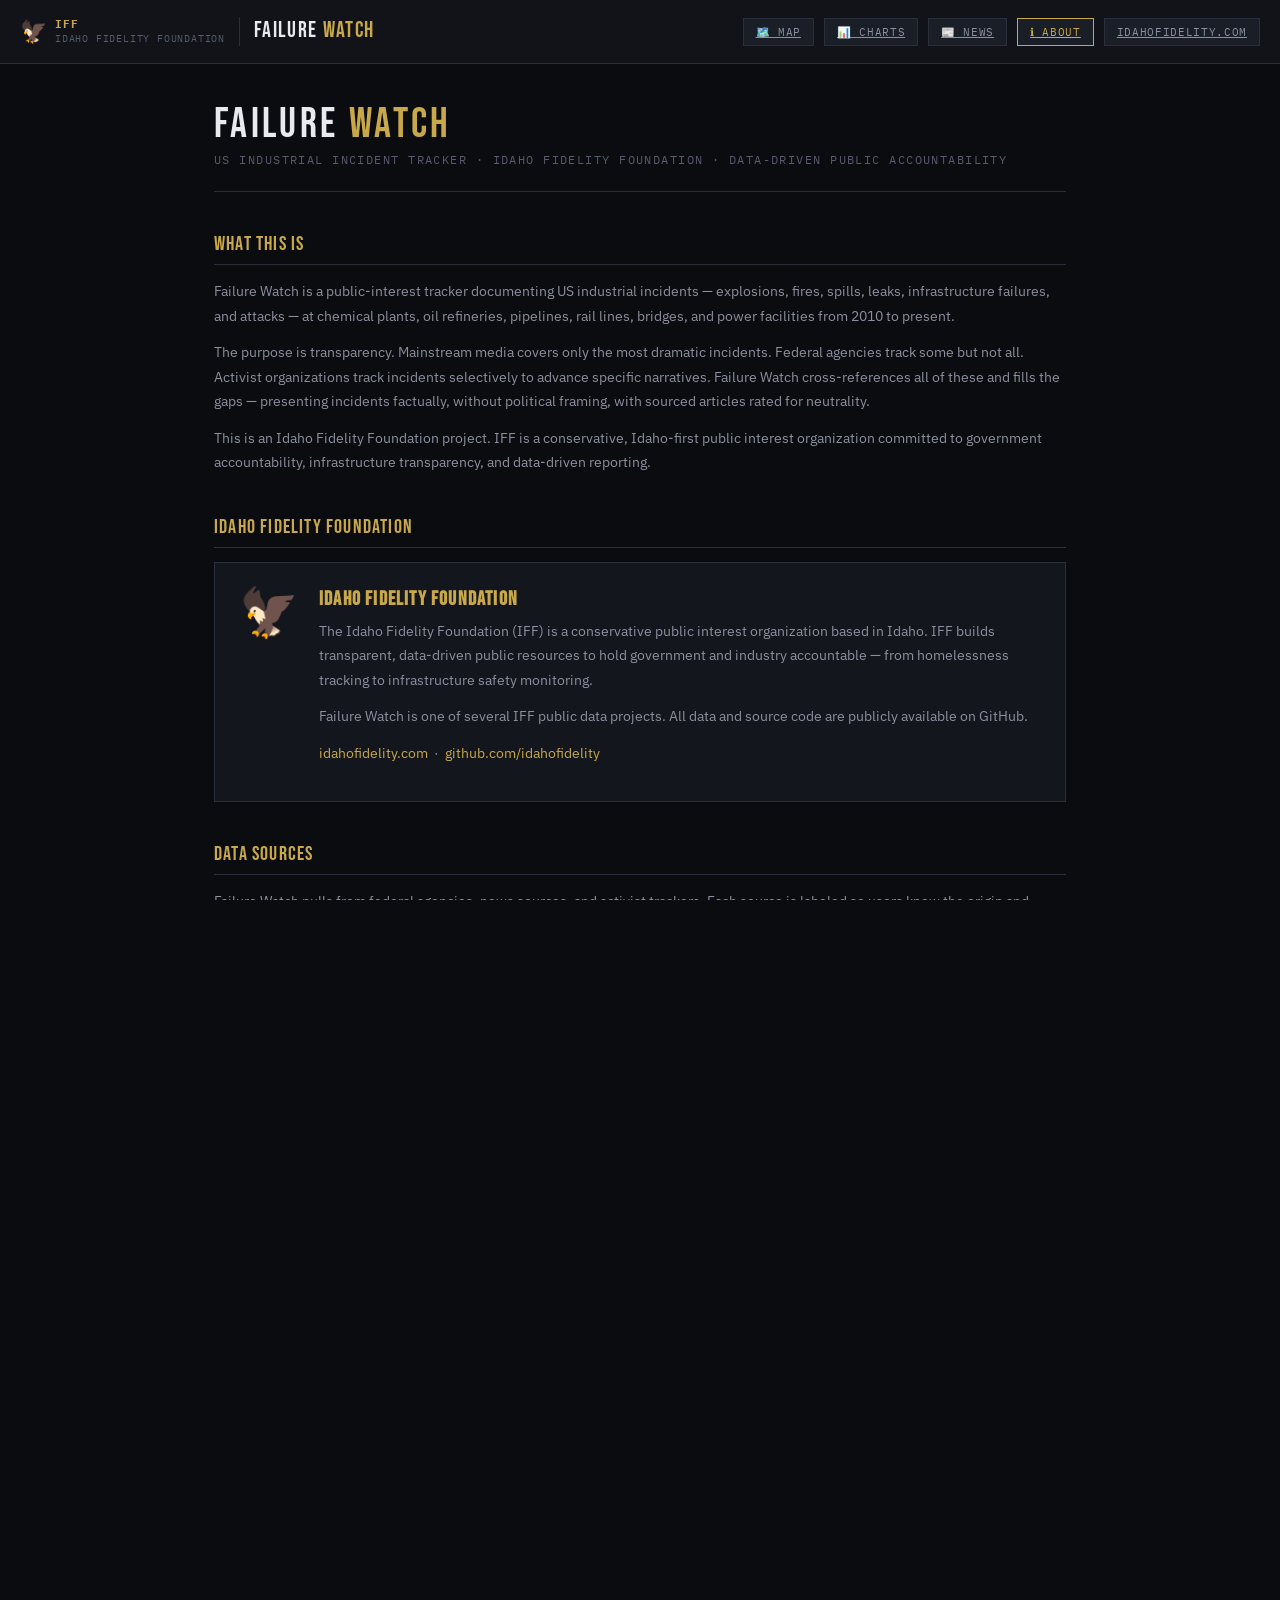
==== commit 0b2516d3: "fix all nav headers, cache bust force reload app.js" ====
--- a/about.html
+++ b/about.html
@@ -237,7 +237,7 @@
 
 <header id="header">
   <div id="header-left">
-    <a id="iff-badge" href="https://idahofidelity.com" target="_blank" rel="noopener">
+    <a id="iff-badge" href="http://idahofidelity.com" target="_blank" rel="noopener">
       <span class="iff-eagle">🦅</span>
       <div class="iff-text"><strong>IFF</strong>Idaho Fidelity Foundation</div>
     </a>
@@ -246,7 +246,9 @@
   <div id="header-right">
     <a href="index.html" class="header-btn">🗺️ Map</a>
     <a href="charts.html" class="header-btn">📊 Charts</a>
+    <a href="news.html" class="header-btn">📰 News</a>
     <a href="about.html" class="header-btn" style="border-color:var(--accent-gold);color:var(--accent-gold)">ℹ About</a>
+    <a href="http://idahofidelity.com" target="_blank" rel="noopener" class="header-btn">idahofidelity.com</a>
   </div>
 </header>
 
@@ -273,7 +275,7 @@
         <p>The Idaho Fidelity Foundation (IFF) is a conservative public interest organization based in Idaho. IFF builds transparent, data-driven public resources to hold government and industry accountable — from homelessness tracking to infrastructure safety monitoring.</p>
         <p>Failure Watch is one of several IFF public data projects. All data and source code are publicly available on GitHub.</p>
         <p style="margin-top:10px">
-          <a href="https://idahofidelity.com" target="_blank" rel="noopener">idahofidelity.com</a> &nbsp;·&nbsp;
+          <a href="http://idahofidelity.com" target="_blank" rel="noopener">idahofidelity.com</a> &nbsp;·&nbsp;
           <a href="https://github.com/idahofidelity" target="_blank" rel="noopener">github.com/idahofidelity</a>
         </p>
       </div>
